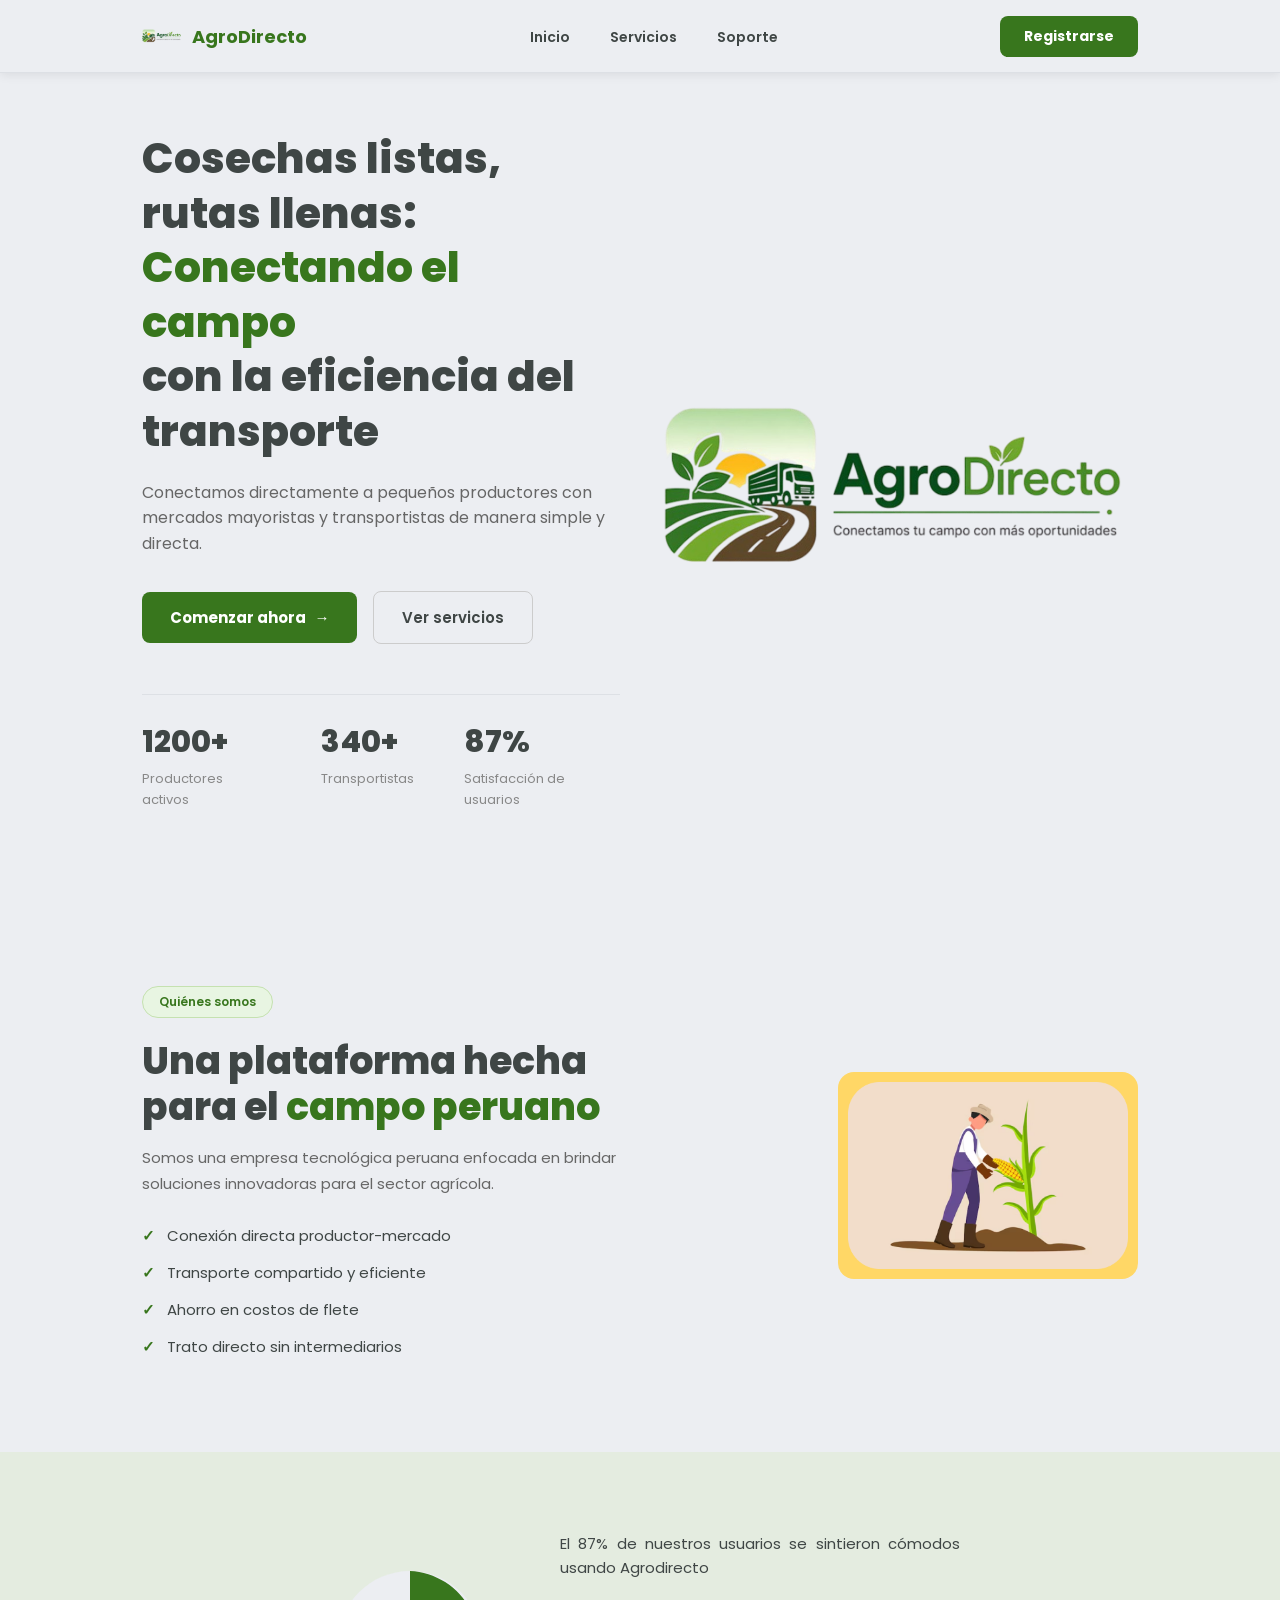
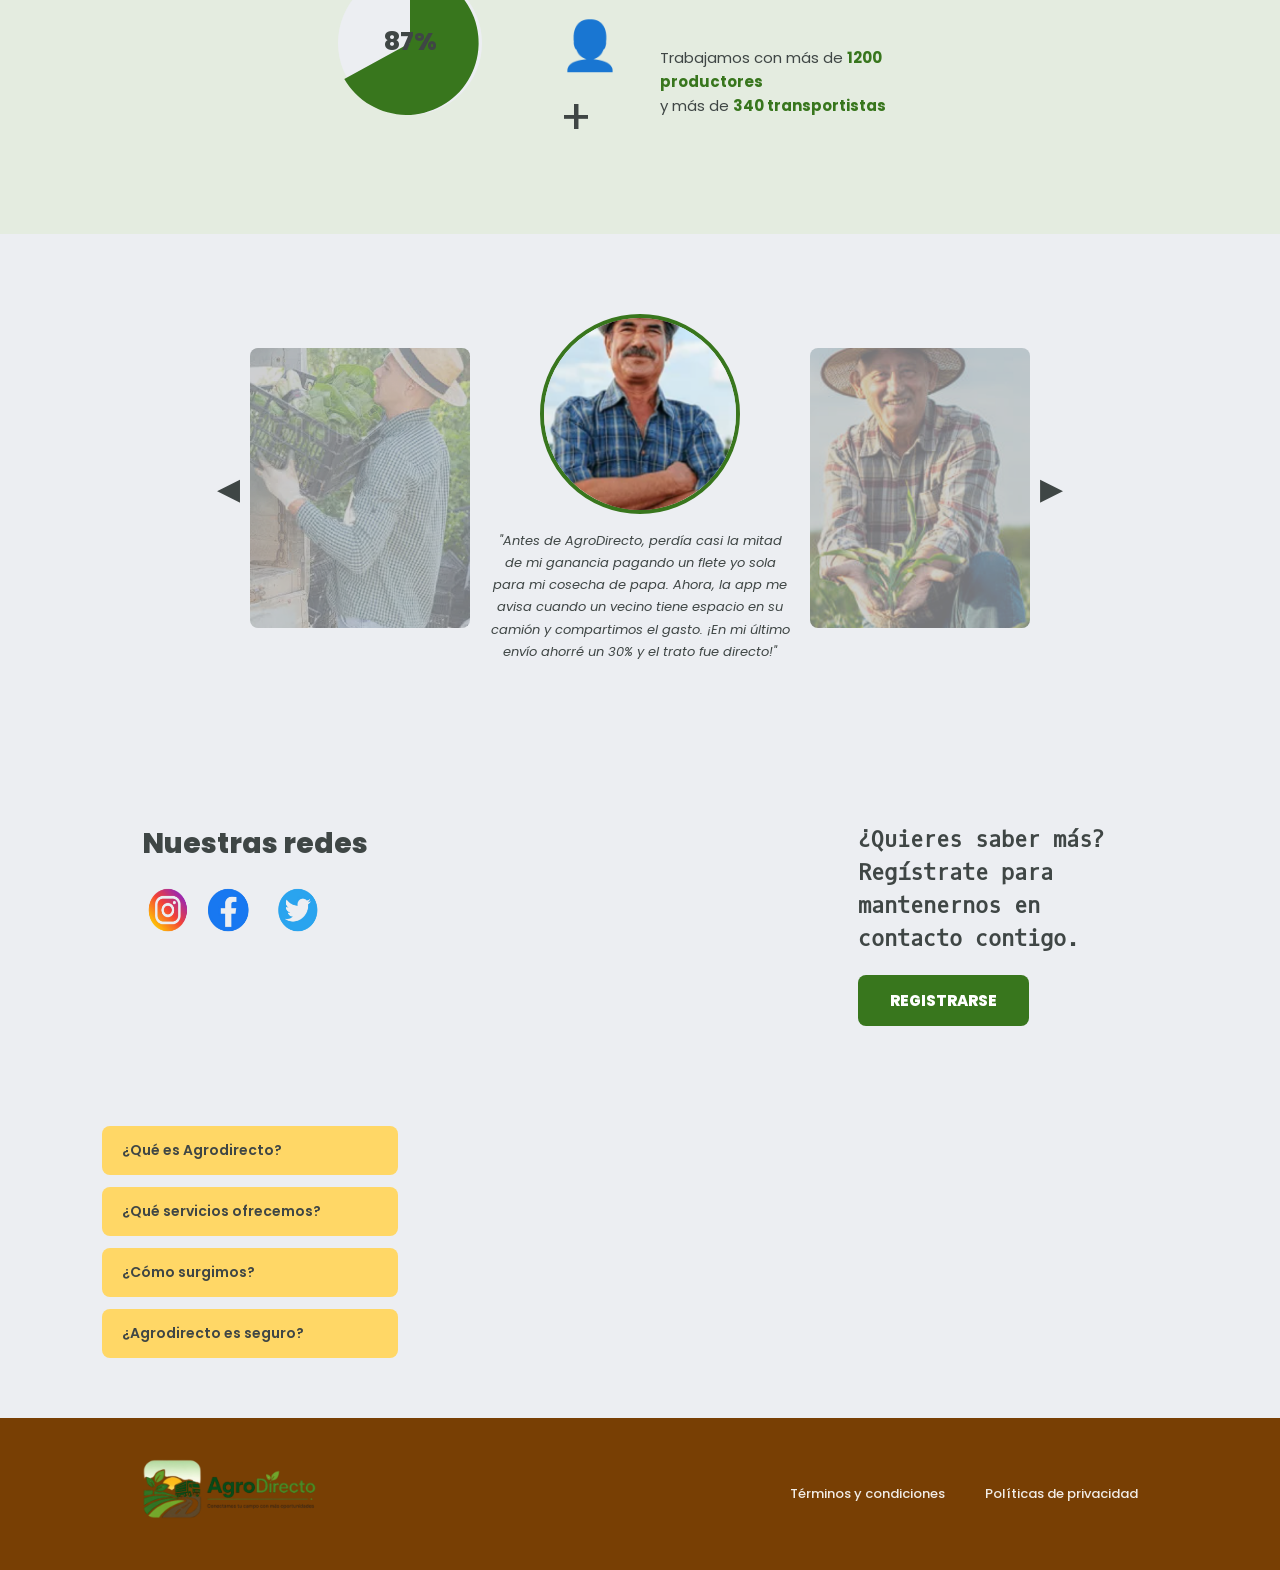
==== index.html @ da89245f "Merge pull request #1 from JulioAnccasi/develop develop -> main" ====
<!DOCTYPE html>
<html lang="es">
<head>
    <meta charset="UTF-8">
    <meta name="viewport" content="width=device-width, initial-scale=1.0">
    <title>AgroDirecto</title>
    <link rel="stylesheet" href="public/assets/styles/styles.css">
    <link href="https://fonts.googleapis.com/css2?family=Poppins:wght@400;600;700;800&family=Oxygen+Mono&display=swap" rel="stylesheet">
</head>
<body>

    <!-- barra de navegacion -->
    <header class="encabezado">
        <nav class="navegacion">
            <div class="nav-logo">
                <img src="public/assets/images/logo.png" alt="Logo AgroDirecto">
                <span>AgroDirecto</span>
            </div>

            <ul class="nav-links">
                <li><a href="#inicio">Inicio</a></li>
                <li><a href="#servicios">Servicios</a></li>
                <li><a href="#soporte">Soporte</a></li>
            </ul>

            <div class="nav-btn">
                <a href="#registro" class="boton-registro">Registrarse</a>
            </div>
        </nav>
    </header>

    <!-- hero -->
    <section class="hero" id="inicio">
        <div class="hero-contenido">
            <h1>Cosechas listas, rutas llenas:<br>
                <span class="txt-verde">Conectando el campo</span><br>
                con la eficiencia del transporte
            </h1>
            <p>Conectamos directamente a pequeños productores con mercados mayoristas y transportistas de manera simple y directa.</p>

            <div class="hero-acciones">
                <a href="#registro" class="boton-primario">Comenzar ahora <span class="arrow">&rarr;</span></a>
                <a href="#servicios" class="boton-secundario">Ver servicios</a>
            </div>

            <div class="hero-stats">
                <div class="stat-item">
                    <h2>1200+</h2>
                    <p>Productores activos</p>
                </div>
                <div class="stat-item">
                    <h2>340+</h2>
                    <p>Transportistas</p>
                </div>
                <div class="stat-item">
                    <h2>87%</h2>
                    <p>Satisfacción de usuarios</p>
                </div>
            </div>
        </div>

        <div class="hero-imagen">
            <img src="public/assets/images/logo.png" alt="Logo AgroDirecto">
        </div>
    </section>

    <!-- descripcion -->
    <section class="descripcion" id="servicios">
        <div class="container">
            <div class="descripcion-texto">
                <span class="badge badge-verde">Quiénes somos</span>
                <h2>Una plataforma hecha para el <span class="txt-verde">campo peruano</span></h2>
                <p class="seccion-desc">
                    Somos una empresa tecnológica peruana enfocada
                    en brindar soluciones innovadoras para el sector agrícola.
                </p>
                <ul class="lista-check">
                    <li><span class="check">&checkmark;</span> Conexión directa productor-mercado</li>
                    <li><span class="check">&checkmark;</span> Transporte compartido y eficiente</li>
                    <li><span class="check">&checkmark;</span> Ahorro en costos de flete</li>
                    <li><span class="check">&checkmark;</span> Trato directo sin intermediarios</li>
                </ul>
            </div>

            <div class="descripcion-imagen">
                <img src="public/assets/images/agricultor.png" alt="Agricultor">
            </div>
        </div>
    </section>

    <!-- estadisticas / grafico -->
    <section class="estadisticas">
        <div class="container">
            <div class="stat-izquierda">
                <div class="grafico-circular">
                    <svg viewBox="0 0 200 200" width="180" height="180">
                        <circle cx="100" cy="100" r="80" fill="#eceef2"/>
                        <path d="M100,100 L100,20 A80,80 0 1,1 27,140 Z" fill="#38761D"/>
                        <text x="100" y="108" text-anchor="middle" font-size="28" font-weight="800" fill="#3f4645">87%</text>
                    </svg>
                </div>
            </div>

            <div class="stat-derecha">
                <p class="stat-texto-principal">
                    El 87% de nuestros usuarios se sintieron cómodos
                    usando Agrodirecto
                </p>
                <div class="stat-usuarios">
                    <span class="icono-usuario">&#128100;+</span>
                    <p>
                        Trabajamos con más de <strong>1200 productores</strong><br>
                        y más de <strong>340 transportistas</strong>
                    </p>
                </div>
            </div>
        </div>
    </section>

    <!-- testimonios -->
    <section class="testimonios">
        <div class="carrusel">
            <button class="flecha flecha-izq">&#9664;</button>
            <div class="carrusel-fotos">
                <img src="public/assets/images/agricultor1.png" alt="Agricultor 1" class="foto-lateral">
                <div class="foto-central">
                    <img src="public/assets/images/agricultor2.png" alt="Agricultor 2">
                    <p class="testimonio-texto">
                        "Antes de AgroDirecto, perdía
                        casi la mitad de mi ganancia
                        pagando un flete yo sola para mi
                        cosecha de papa. Ahora, la app
                        me avisa cuando un vecino tiene
                        espacio en su camión y
                        compartimos el gasto. ¡En mi
                        último envío ahorré un 30% y el
                        trato fue directo!"
                    </p>
                </div>
                <img src="public/assets/images/agricultor3.png" alt="Agricultor 3" class="foto-lateral">
            </div>
            <button class="flecha flecha-der">&#9654;</button>
        </div>
    </section>

    <!-- redes y contacto -->
    <section class="redes-contacto" id="soporte">
        <div class="container">
            <div class="redes">
                <h2>Nuestras redes</h2>
                <div class="iconos-redes">
                    <a href="#"><img src="public/assets/images/instagram.png" alt="Instagram"></a>
                    <a href="#"><img src="public/assets/images/facebook.png" alt="Facebook"></a>
                    <a href="#"><img src="public/assets/images/twitter.png" alt="Twitter"></a>
                </div>
            </div>

            <div class="contacto-registro" id="registro">
                <p>¿Quieres saber más?<br>
                    Regístrate para mantenernos en
                    contacto contigo.
                </p>
                <button class="boton-registrarse">REGISTRARSE</button>
            </div>
        </div>
    </section>

    <!-- faq -->
    <section class="faq">
        <div class="faq-item">
            <button class="faq-pregunta">¿Qué es Agrodirecto?</button>
        </div>
        <div class="faq-item">
            <button class="faq-pregunta">¿Qué servicios ofrecemos?</button>
        </div>
        <div class="faq-item">
            <button class="faq-pregunta">¿Cómo surgimos?</button>
        </div>
        <div class="faq-item">
            <button class="faq-pregunta">¿Agrodirecto es seguro?</button>
        </div>
    </section>

    <!-- pie de pagina -->
    <footer class="pie-pagina">
        <div class="container">
            <div class="pie-logo">
                <img src="public/assets/images/logo.png" alt="Logo AgroDirecto">
            </div>
            <nav class="pie-links">
                <a href="#">Términos y condiciones</a>
                <a href="#">Políticas de privacidad</a>
            </nav>
        </div>
    </footer>

</body>
</html>
---- public/assets/styles/styles.css ----
*
{
    margin: 0;
    padding: 0;
    box-sizing: border-box;
}

html
{
    scroll-behavior: smooth;
}

body
{
    font-family: 'Poppins', Arial, sans-serif;
    background-color: #eceef2;
    color: #3f4645;
    padding-top: 72px;
}

.container
{
    max-width: 1200px;
    margin: 0 auto;
    padding: 0 8%;
}

/* ===== NAVBAR ===== */
.encabezado
{
    width: 100%;
    background-color: #eceef2;
    border-bottom: 1px solid #dde0e5;
    position: fixed;
    top: 0;
    z-index: 100;
    box-shadow: 0 2px 10px rgba(0, 0, 0, 0.08);
}

.navegacion
{
    max-width: 1200px;
    margin: 0 auto;
    padding: 0 8%;
    height: 72px;
    display: flex;
    align-items: center;
    justify-content: space-between;
}

.nav-logo
{
    display: flex;
    align-items: center;
    gap: 10px;
}

.nav-logo img
{
    width: 40px;
    height: 40px;
    object-fit: contain;
}

.nav-logo span
{
    font-size: 18px;
    font-weight: 700;
    color: #38761D;
}

.nav-links
{
    display: flex;
    align-items: center;
    list-style: none;
    gap: 40px;
}

.nav-links a
{
    text-decoration: none;
    color: #3f4645;
    font-size: 14px;
    font-weight: 600;
    transition: 0.3s;
}

.nav-links a:hover
{
    color: #38761D;
}

.nav-btn
{
    display: flex;
    align-items: center;
}

.boton-registro
{
    text-decoration: none;
    background-color: #38761D;
    color: #ffffff;
    padding: 10px 24px;
    border-radius: 8px;
    font-size: 14px;
    font-weight: 700;
    transition: 0.3s;
}

.boton-registro:hover
{
    background-color: #6AA84F;
}

/* ===== HERO ===== */
.hero
{
    max-width: 1200px;
    margin: 0 auto;
    padding: 60px 8%;
    display: flex;
    align-items: center;
    justify-content: space-between;
    gap: 40px;
}

.hero-contenido
{
    flex: 1;
    max-width: 620px;
}

.hero-contenido h1
{
    font-size: 42px;
    font-weight: 800;
    color: #3f4645;
    line-height: 1.3;
    margin-bottom: 20px;
}

.txt-verde
{
    color: #38761D;
}

.hero-contenido p
{
    font-size: 16px;
    color: #666;
    line-height: 1.6;
    margin-bottom: 35px;
}

.hero-acciones
{
    display: flex;
    align-items: center;
    gap: 16px;
    margin-bottom: 50px;
}

.boton-primario
{
    text-decoration: none;
    background-color: #38761D;
    color: #ffffff;
    padding: 14px 28px;
    border-radius: 8px;
    font-size: 15px;
    font-weight: 700;
    display: inline-flex;
    align-items: center;
    gap: 8px;
    transition: 0.3s;
}

.boton-primario:hover
{
    background-color: #6AA84F;
}

.boton-secundario
{
    text-decoration: none;
    background: transparent;
    color: #3f4645;
    border: 1px solid #ccc;
    padding: 14px 28px;
    border-radius: 8px;
    font-size: 15px;
    font-weight: 600;
    transition: 0.3s;
}

.boton-secundario:hover
{
    background-color: #dde0e5;
}

.hero-stats
{
    display: flex;
    gap: 50px;
    border-top: 1px solid #dde0e5;
    padding-top: 25px;
}

.stat-item h2
{
    font-size: 30px;
    font-weight: 800;
    color: #3f4645;
    margin-bottom: 4px;
}

.stat-item p
{
    font-size: 13px;
    color: #888;
}

.hero-imagen
{
    flex: 1;
    display: flex;
    justify-content: center;
}

.hero-imagen img
{
    max-width: 100%;
    height: auto;
    object-fit: contain;
}

/* ===== DESCRIPCION ===== */
.descripcion
{
    background-color: #eceef2;
    padding: 80px 0;
}

.descripcion .container
{
    display: flex;
    align-items: center;
    justify-content: space-between;
    gap: 60px;
}

.descripcion-texto
{
    flex: 1;
    max-width: 520px;
}

.descripcion-texto h2
{
    font-size: 38px;
    font-weight: 800;
    color: #3f4645;
    line-height: 1.2;
    margin-bottom: 16px;
}

.seccion-desc
{
    font-size: 15px;
    color: #666;
    line-height: 1.7;
    margin-bottom: 28px;
}

.lista-check
{
    list-style: none;
}

.lista-check li
{
    font-size: 15px;
    color: #3f4645;
    margin-bottom: 14px;
    display: flex;
    align-items: center;
    gap: 12px;
}

.check
{
    color: #38761D;
    font-weight: bold;
}

.descripcion-imagen img
{
    width: 300px;
    border-radius: 16px;
    background-color: #ffd766;
    padding: 10px;
}

.badge
{
    display: inline-block;
    padding: 6px 16px;
    border-radius: 20px;
    font-size: 12px;
    font-weight: 600;
    margin-bottom: 20px;
}

.badge-verde
{
    background-color: #e8f5e2;
    color: #38761D;
    border: 1px solid #c5e1b0;
}

/* ===== ESTADISTICAS ===== */
.estadisticas
{
    background-color: #e4ece0;
    padding: 80px 0;
}

.estadisticas .container
{
    display: flex;
    align-items: center;
    justify-content: center;
    gap: 60px;
}

.grafico-circular
{
    display: flex;
    justify-content: center;
    align-items: center;
}

.stat-derecha
{
    display: flex;
    flex-direction: column;
    gap: 30px;
    max-width: 400px;
}

.stat-texto-principal
{
    font-size: 15px;
    color: #3f4645;
    text-align: justify;
    line-height: 1.6;
}

.stat-usuarios
{
    display: flex;
    align-items: center;
    gap: 16px;
}

.icono-usuario
{
    font-size: 48px;
    color: #3f4645;
}

.stat-usuarios p
{
    font-size: 15px;
    color: #3f4645;
    line-height: 1.6;
}

.stat-usuarios strong
{
    color: #38761D;
}

/* ===== TESTIMONIOS ===== */
.testimonios
{
    background-color: #eceef2;
    padding: 80px 4%;
}

.carrusel
{
    position: relative;
    display: flex;
    align-items: center;
    justify-content: center;
    gap: 10px;
}

.carrusel-fotos
{
    display: flex;
    align-items: center;
    gap: 20px;
    justify-content: center;
}

.foto-lateral
{
    width: 220px;
    height: 280px;
    object-fit: cover;
    filter: brightness(0.7);
    border-radius: 8px;
}

.foto-central
{
    display: flex;
    flex-direction: column;
    align-items: center;
    gap: 16px;
    max-width: 300px;
}

.foto-central img
{
    width: 200px;
    height: 200px;
    object-fit: cover;
    border-radius: 50%;
    border: 4px solid #38761D;
}

.testimonio-texto
{
    font-size: 13px;
    color: #3f4645;
    text-align: center;
    line-height: 1.7;
    font-style: italic;
}

.flecha
{
    background: none;
    border: none;
    font-size: 30px;
    color: #3f4645;
    cursor: pointer;
    transition: 0.3s;
}

.flecha:hover
{
    color: #38761D;
}

/* ===== REDES Y CONTACTO ===== */
.redes-contacto
{
    background-color: #eceef2;
    padding: 80px 0;
}

.redes-contacto .container
{
    display: flex;
    justify-content: space-between;
    align-items: flex-start;
    gap: 40px;
}

.redes h2
{
    font-size: 28px;
    font-weight: 800;
    color: #3f4645;
    margin-bottom: 20px;
}

.iconos-redes
{
    display: flex;
    gap: 16px;
}

.iconos-redes img
{
    width: 50px;
    height: 50px;
    transition: 0.3s;
}

.iconos-redes img:hover
{
    transform: translateY(-4px);
}

.contacto-registro
{
    max-width: 280px;
    text-align: left;
}

.contacto-registro p
{
    font-size: 22px;
    font-weight: 600;
    color: #3f4645;
    line-height: 1.5;
    margin-bottom: 20px;
    font-family: 'Oxygen Mono', monospace;
}

.boton-registrarse
{
    background-color: #38761D;
    color: #ffffff;
    border: none;
    padding: 14px 32px;
    border-radius: 8px;
    font-size: 15px;
    font-weight: 800;
    font-family: 'Poppins', Arial, sans-serif;
    cursor: pointer;
    transition: 0.3s;
}

.boton-registrarse:hover
{
    background-color: #6AA84F;
}

/* ===== FAQ ===== */
.faq
{
    background-color: #eceef2;
    padding: 20px 8% 60px;
    display: flex;
    flex-direction: column;
    gap: 12px;
    max-width: 500px;
}

.faq-pregunta
{
    width: 100%;
    background-color: #ffd766;
    color: #3f4645;
    border: none;
    padding: 14px 20px;
    border-radius: 8px;
    font-size: 14px;
    font-weight: 600;
    font-family: 'Poppins', Arial, sans-serif;
    text-align: left;
    cursor: pointer;
    transition: 0.3s;
}

.faq-pregunta:hover
{
    background-color: #e8c94a;
}

/* ===== FOOTER ===== */
.pie-pagina
{
    background-color: #783F04;
    padding: 40px 0;
}

.pie-pagina .container
{
    display: flex;
    justify-content: space-between;
    align-items: center;
}

.pie-logo img
{
    width: 180px;
}

.pie-links
{
    display: flex;
    gap: 40px;
}

.pie-links a
{
    text-decoration: none;
    color: #ffffff;
    font-size: 13px;
    font-weight: 500;
    opacity: 0.9;
    transition: 0.3s;
}

.pie-links a:hover
{
    opacity: 1;
    color: #ffd766;
}
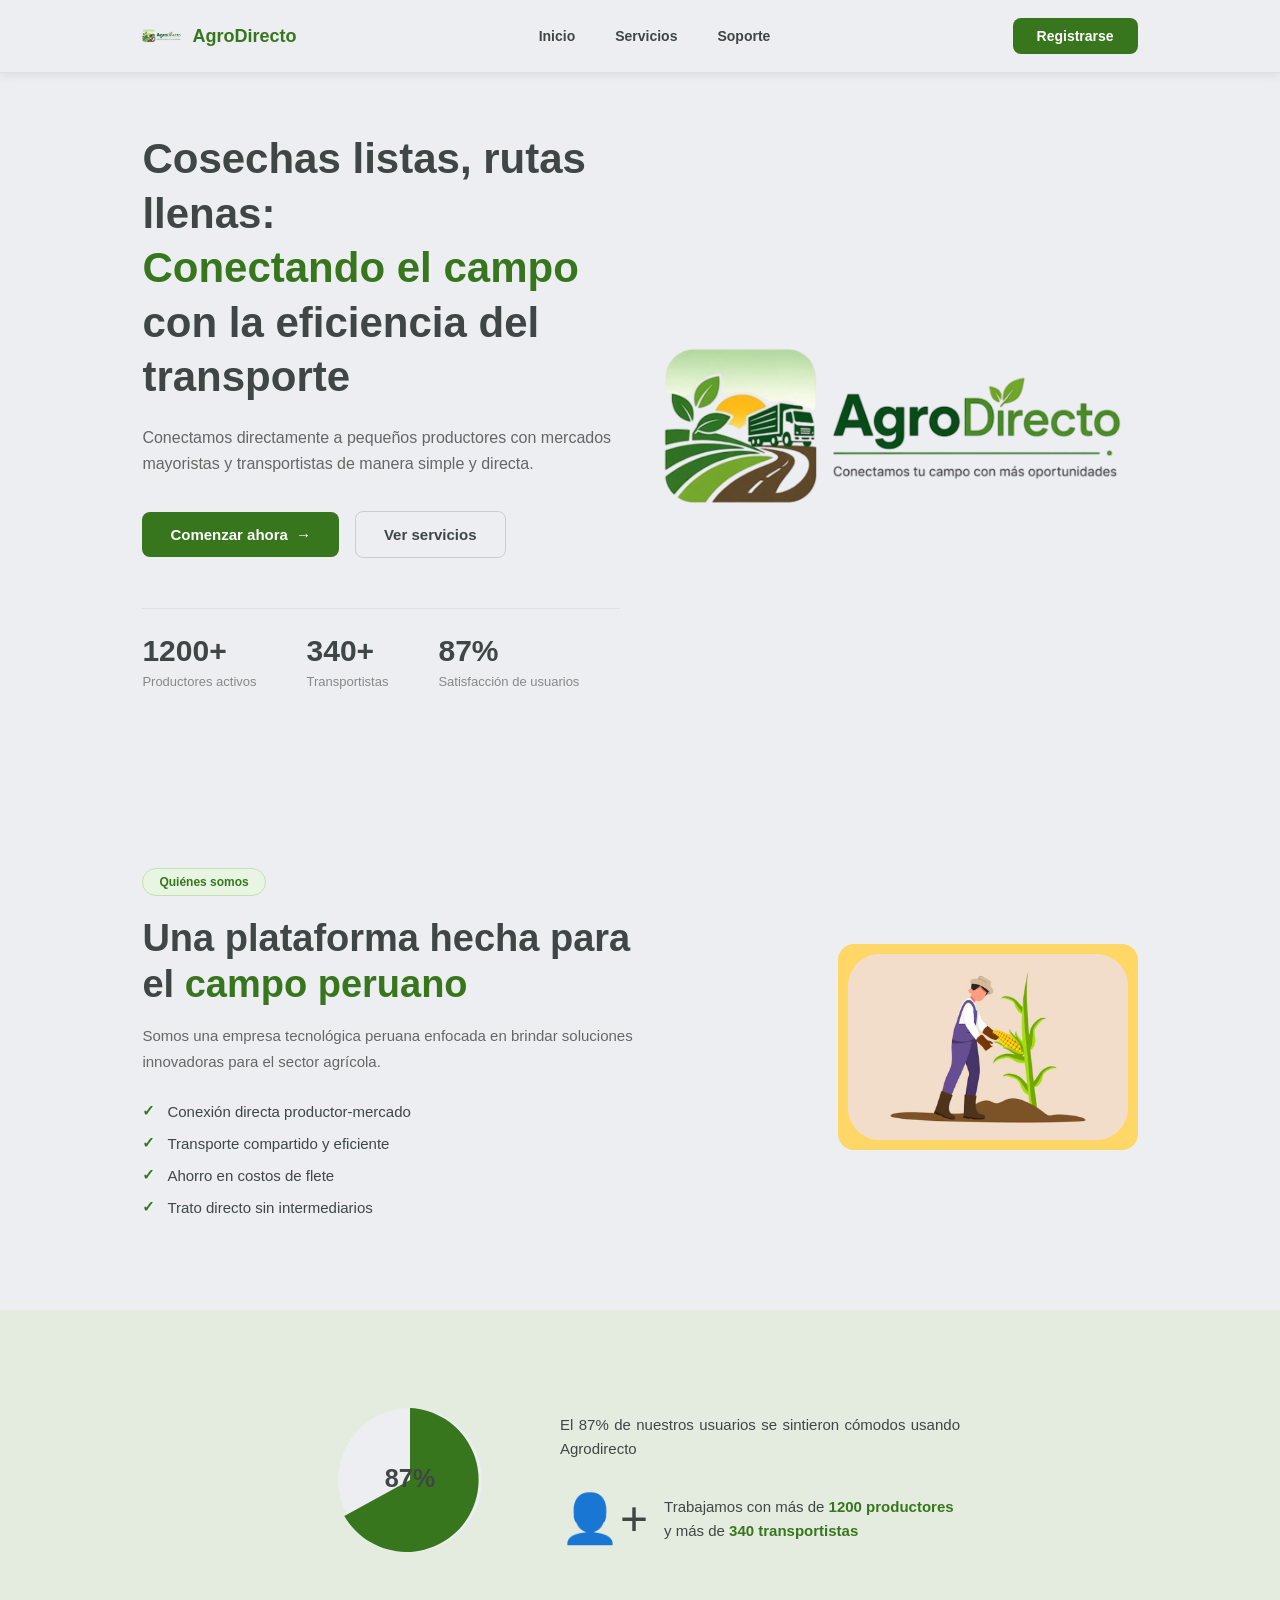
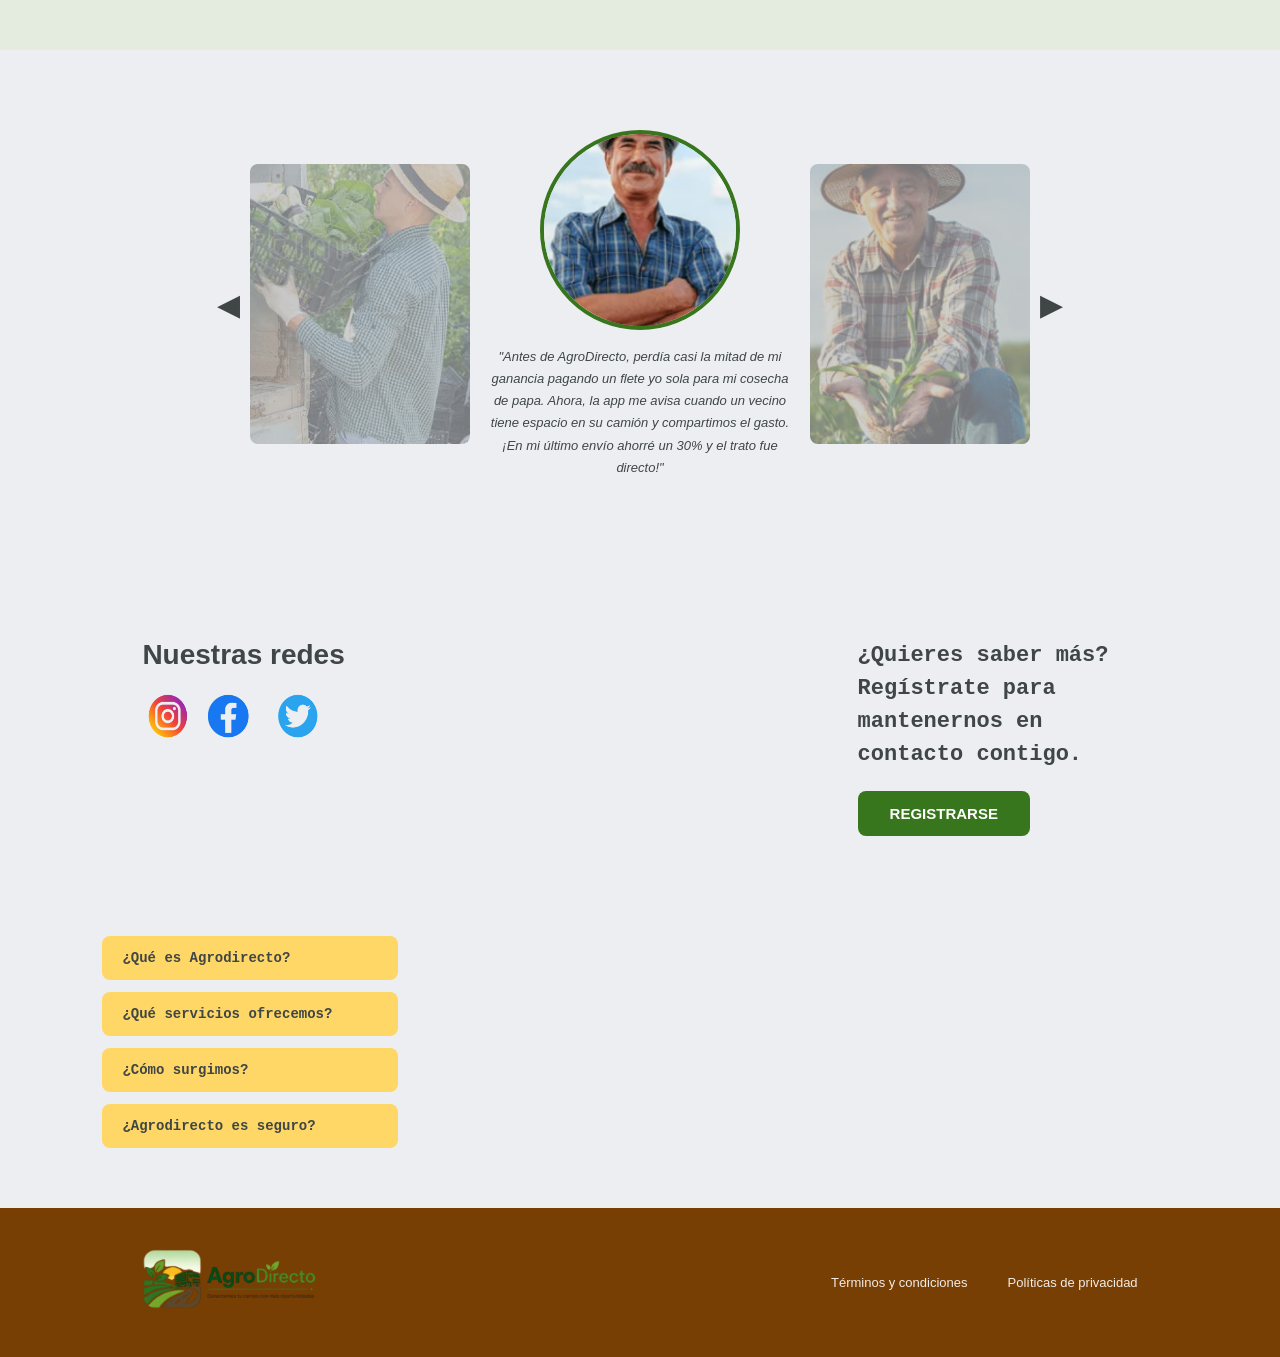
==== commit adfd0325: "Modificaciones para el challengue se agrego: -La carpeta del scrips y dentro el archivo main.js  se " ====
--- a/index.html
+++ b/index.html
@@ -5,7 +5,6 @@
     <meta name="viewport" content="width=device-width, initial-scale=1.0">
     <title>AgroDirecto</title>
     <link rel="stylesheet" href="public/assets/styles/styles.css">
-    <link href="https://fonts.googleapis.com/css2?family=Poppins:wght@400;600;700;800&family=Oxygen+Mono&display=swap" rel="stylesheet">
 </head>
 <body>
 
@@ -17,11 +16,11 @@
                 <span>AgroDirecto</span>
             </div>
 
-            <ul class="nav-links">
-                <li><a href="#inicio">Inicio</a></li>
-                <li><a href="#servicios">Servicios</a></li>
-                <li><a href="#soporte">Soporte</a></li>
-            </ul>
+            <div class="nav-links">
+                <a href="#inicio">Inicio</a>
+                <a href="#servicios">Servicios</a>
+                <a href="#soporte">Soporte</a>
+            </div>
 
             <div class="nav-btn">
                 <a href="#registro" class="boton-registro">Registrarse</a>
@@ -193,6 +192,6 @@
             </nav>
         </div>
     </footer>
-
+<script src="scripts/main.js"></script>
 </body>
 </html>
--- a/public/assets/styles/styles.css
+++ b/public/assets/styles/styles.css
@@ -28,6 +28,7 @@
 /* ===== NAVBAR ===== */
 .encabezado
 {
+    font-family: 'Poppins', Arial, sans-serif;
     width: 100%;
     background-color: #eceef2;
     border-bottom: 1px solid #dde0e5;
@@ -117,6 +118,7 @@
 /* ===== HERO ===== */
 .hero
 {
+    font-family: 'Poppins', Arial, sans-serif;
     max-width: 1200px;
     margin: 0 auto;
     padding: 60px 8%;
@@ -239,6 +241,7 @@
 /* ===== DESCRIPCION ===== */
 .descripcion
 {
+    font-family: 'Poppins', Arial, sans-serif;
     background-color: #eceef2;
     padding: 80px 0;
 }
@@ -323,6 +326,7 @@
 /* ===== ESTADISTICAS ===== */
 .estadisticas
 {
+    font-family: 'Poppins', Arial, sans-serif;
     background-color: #e4ece0;
     padding: 80px 0;
 }
@@ -386,6 +390,7 @@
 /* ===== TESTIMONIOS ===== */
 .testimonios
 {
+    font-family: 'Poppins', Arial, sans-serif;
     background-color: #eceef2;
     padding: 80px 4%;
 }
@@ -461,6 +466,7 @@
 /* ===== REDES Y CONTACTO ===== */
 .redes-contacto
 {
+    font-family: 'Poppins', Arial, sans-serif;
     background-color: #eceef2;
     padding: 80px 0;
 }
@@ -537,6 +543,7 @@
 /* ===== FAQ ===== */
 .faq
 {
+    font-family: 'Poppins', Arial, sans-serif;
     background-color: #eceef2;
     padding: 20px 8% 60px;
     display: flex;
@@ -555,7 +562,7 @@
     border-radius: 8px;
     font-size: 14px;
     font-weight: 600;
-    font-family: 'Poppins', Arial, sans-serif;
+    font-family: 'Oxygen Mono', monospace;
     text-align: left;
     cursor: pointer;
     transition: 0.3s;
@@ -569,6 +576,7 @@
 /* ===== FOOTER ===== */
 .pie-pagina
 {
+    font-family: 'Poppins', Arial, sans-serif;
     background-color: #783F04;
     padding: 40px 0;
 }
@@ -605,4 +613,105 @@
 {
     opacity: 1;
     color: #ffd766;
+}
+
+@media (max-width: 900px)
+{
+    .navegacion
+    {
+        flex-direction: column;
+        align-items: center;
+        justify-content: center;
+        gap: 16px;
+        padding: 0 6%;
+        height: auto;
+    }
+
+    .nav-links
+    {
+        flex-wrap: wrap;
+        justify-content: center;
+        gap: 18px;
+    }
+
+    .hero
+    {
+        flex-direction: column;
+        text-align: center;
+        padding: 40px 6%;
+    }
+
+    .hero-imagen
+    {
+        order: -1;
+        width: 100%;
+    }
+
+    .descripcion .container,
+    .estadisticas .container,
+    .redes-contacto .container
+    {
+        flex-direction: column;
+        gap: 30px;
+        align-items: center;
+    }
+
+    .descripcion-imagen img,
+    .foto-central img
+    {
+        width: 100%;
+        max-width: 320px;
+    }
+
+    .hero-stats
+    {
+        flex-direction: column;
+        gap: 20px;
+    }
+
+    .carrusel,
+    .carrusel-fotos
+    {
+        flex-direction: column;
+        gap: 20px;
+    }
+
+    .foto-lateral,
+    .foto-central
+    {
+        width: 100%;
+        max-width: 320px;
+    }
+
+    .contacto-registro
+    {
+        width: 100%;
+        text-align: center;
+    }
+
+    .contacto-registro p
+    {
+        font-size: 20px;
+    }
+
+    .pie-pagina .container
+    {
+        flex-direction: column;
+        gap: 20px;
+        align-items: center;
+        text-align: center;
+    }
+
+    .pie-links
+    {
+        flex-wrap: wrap;
+        justify-content: center;
+        gap: 16px;
+    }
+
+    .faq
+    {
+        width: 100%;
+        padding: 20px 6% 60px;
+    }
 }
